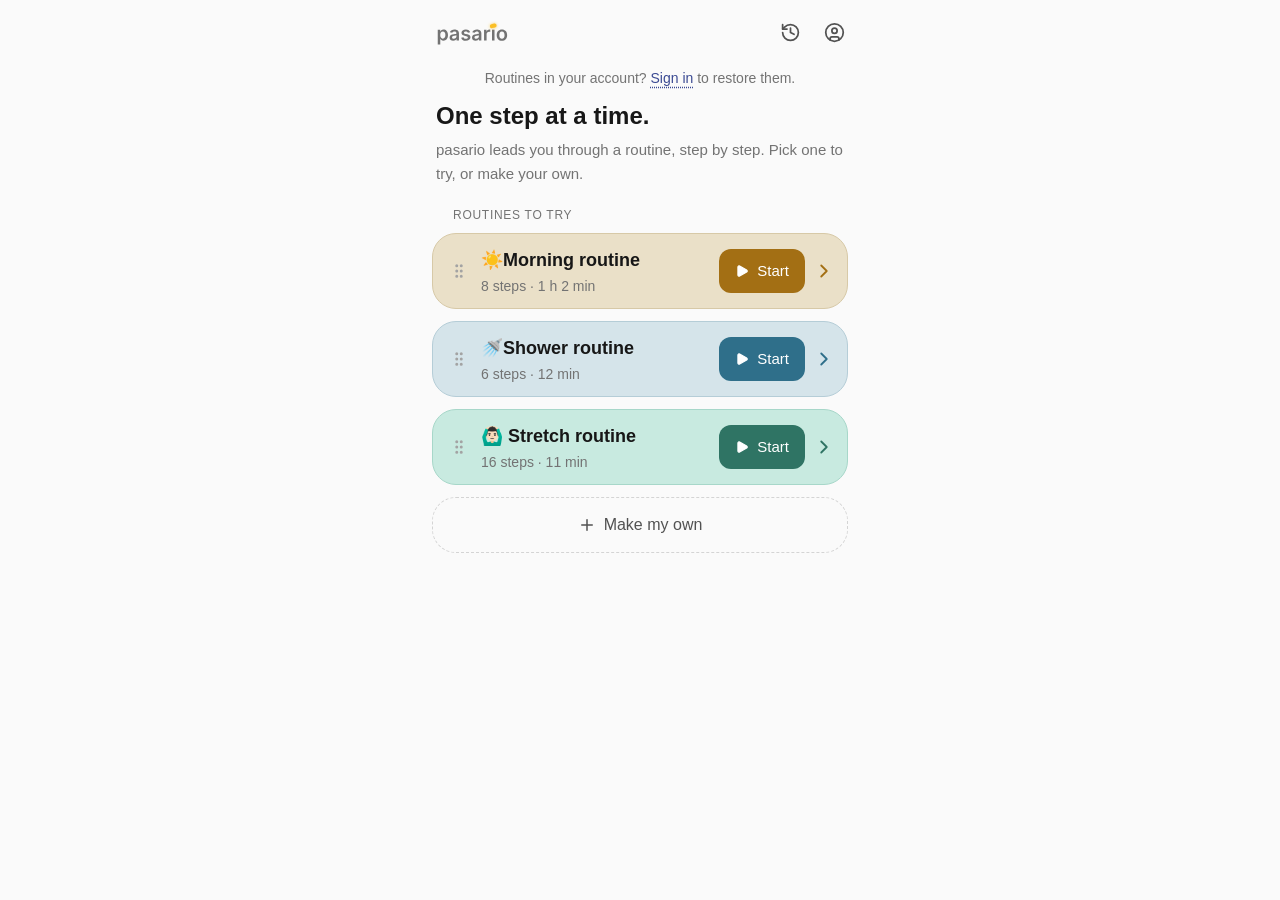
==== focus-preview/index.html @ 38550db0 "pasario preview: Length sum counts whole-minute parts in minutes (10adc2a) Co-Authored-By: Claude Fa" ====
<!doctype html>
<html lang="en">
  <head>
    <meta charset="UTF-8" />
    <meta name="viewport" content="width=device-width, initial-scale=1, viewport-fit=cover" />
    <meta name="robots" content="noindex, nofollow" />
    <meta name="description" content="Get through your routines, one calm step at a time." />
    <meta property="og:title" content="pasario" />
    <meta property="og:description" content="Get through your routines, one calm step at a time." />
    <meta property="og:image" content="https://caboho.co/focus-preview/og-image.png" />
    <meta property="og:image:width" content="512" />
    <meta property="og:image:height" content="512" />
    <meta property="og:url" content="https://caboho.co/focus-preview/" />
    <meta name="theme-color" content="#fafafa" media="(prefers-color-scheme: light)" />
    <meta name="theme-color" content="#0a0a0a" media="(prefers-color-scheme: dark)" />
    <meta name="apple-mobile-web-app-capable" content="yes" />
    <meta name="mobile-web-app-capable" content="yes" />
    <meta name="apple-mobile-web-app-status-bar-style" content="default" />
    <meta name="apple-mobile-web-app-title" content="pasario" />
    <link rel="manifest" href="/focus-preview/manifest.webmanifest" />
    <link rel="icon" href="/focus-preview/icon.svg" type="image/svg+xml" media="(prefers-color-scheme: light)" data-app-icon="light" />
    <link rel="icon" href="/focus-preview/icon-night.svg" type="image/svg+xml" media="(prefers-color-scheme: dark)" data-app-icon="dark" />
    <link rel="apple-touch-icon" href="/focus-preview/apple-touch-icon.png" data-app-icon="touch" />
    <title>pasario</title>
    <script type="module" crossorigin src="/focus-preview/assets/index-CcQViluY.js"></script>
    <link rel="stylesheet" crossorigin href="/focus-preview/assets/index-DPeKgvOd.css">
  </head>
  <body>
    <div id="root"></div>
  </body>
</html>
---- focus-preview/assets/index-DPeKgvOd.css ----
*,:before,:after{--tw-border-spacing-x: 0;--tw-border-spacing-y: 0;--tw-translate-x: 0;--tw-translate-y: 0;--tw-rotate: 0;--tw-skew-x: 0;--tw-skew-y: 0;--tw-scale-x: 1;--tw-scale-y: 1;--tw-pan-x: ;--tw-pan-y: ;--tw-pinch-zoom: ;--tw-scroll-snap-strictness: proximity;--tw-gradient-from-position: ;--tw-gradient-via-position: ;--tw-gradient-to-position: ;--tw-ordinal: ;--tw-slashed-zero: ;--tw-numeric-figure: ;--tw-numeric-spacing: ;--tw-numeric-fraction: ;--tw-ring-inset: ;--tw-ring-offset-width: 0px;--tw-ring-offset-color: #fff;--tw-ring-color: rgb(94 114 196 / .5);--tw-ring-offset-shadow: 0 0 #0000;--tw-ring-shadow: 0 0 #0000;--tw-shadow: 0 0 #0000;--tw-shadow-colored: 0 0 #0000;--tw-blur: ;--tw-brightness: ;--tw-contrast: ;--tw-grayscale: ;--tw-hue-rotate: ;--tw-invert: ;--tw-saturate: ;--tw-sepia: ;--tw-drop-shadow: ;--tw-backdrop-blur: ;--tw-backdrop-brightness: ;--tw-backdrop-contrast: ;--tw-backdrop-grayscale: ;--tw-backdrop-hue-rotate: ;--tw-backdrop-invert: ;--tw-backdrop-opacity: ;--tw-backdrop-saturate: ;--tw-backdrop-sepia: ;--tw-contain-size: ;--tw-contain-layout: ;--tw-contain-paint: ;--tw-contain-style: }::backdrop{--tw-border-spacing-x: 0;--tw-border-spacing-y: 0;--tw-translate-x: 0;--tw-translate-y: 0;--tw-rotate: 0;--tw-skew-x: 0;--tw-skew-y: 0;--tw-scale-x: 1;--tw-scale-y: 1;--tw-pan-x: ;--tw-pan-y: ;--tw-pinch-zoom: ;--tw-scroll-snap-strictness: proximity;--tw-gradient-from-position: ;--tw-gradient-via-position: ;--tw-gradient-to-position: ;--tw-ordinal: ;--tw-slashed-zero: ;--tw-numeric-figure: ;--tw-numeric-spacing: ;--tw-numeric-fraction: ;--tw-ring-inset: ;--tw-ring-offset-width: 0px;--tw-ring-offset-color: #fff;--tw-ring-color: rgb(94 114 196 / .5);--tw-ring-offset-shadow: 0 0 #0000;--tw-ring-shadow: 0 0 #0000;--tw-shadow: 0 0 #0000;--tw-shadow-colored: 0 0 #0000;--tw-blur: ;--tw-brightness: ;--tw-contrast: ;--tw-grayscale: ;--tw-hue-rotate: ;--tw-invert: ;--tw-saturate: ;--tw-sepia: ;--tw-drop-shadow: ;--tw-backdrop-blur: ;--tw-backdrop-brightness: ;--tw-backdrop-contrast: ;--tw-backdrop-grayscale: ;--tw-backdrop-hue-rotate: ;--tw-backdrop-invert: ;--tw-backdrop-opacity: ;--tw-backdrop-saturate: ;--tw-backdrop-sepia: ;--tw-contain-size: ;--tw-contain-layout: ;--tw-contain-paint: ;--tw-contain-style: }*,:before,:after{box-sizing:border-box;border-width:0;border-style:solid;border-color:#e5e7eb}:before,:after{--tw-content: ""}html,:host{line-height:1.5;-webkit-text-size-adjust:100%;-moz-tab-size:4;-o-tab-size:4;tab-size:4;font-family:-apple-system,BlinkMacSystemFont,Segoe UI,Roboto,sans-serif;font-feature-settings:normal;font-variation-settings:normal;-webkit-tap-highlight-color:transparent}body{margin:0;line-height:inherit}hr{height:0;color:inherit;border-top-width:1px}abbr:where([title]){-webkit-text-decoration:underline dotted;text-decoration:underline dotted}h1,h2,h3,h4,h5,h6{font-size:inherit;font-weight:inherit}a{color:inherit;text-decoration:inherit}b,strong{font-weight:bolder}code,kbd,samp,pre{font-family:ui-monospace,SFMono-Regular,Menlo,Monaco,Consolas,Liberation Mono,Courier New,monospace;font-feature-settings:normal;font-variation-settings:normal;font-size:1em}small{font-size:80%}sub,sup{font-size:75%;line-height:0;position:relative;vertical-align:baseline}sub{bottom:-.25em}sup{top:-.5em}table{text-indent:0;border-color:inherit;border-collapse:collapse}button,input,optgroup,select,textarea{font-family:inherit;font-feature-settings:inherit;font-variation-settings:inherit;font-size:100%;font-weight:inherit;line-height:inherit;letter-spacing:inherit;color:inherit;margin:0;padding:0}button,select{text-transform:none}button,input:where([type=button]),input:where([type=reset]),input:where([type=submit]){-webkit-appearance:button;background-color:transparent;background-image:none}:-moz-focusring{outline:auto}:-moz-ui-invalid{box-shadow:none}progress{vertical-align:baseline}::-webkit-inner-spin-button,::-webkit-outer-spin-button{height:auto}[type=search]{-webkit-appearance:textfield;outline-offset:-2px}::-webkit-search-decoration{-webkit-appearance:none}::-webkit-file-upload-button{-webkit-appearance:button;font:inherit}summary{display:list-item}blockquote,dl,dd,h1,h2,h3,h4,h5,h6,hr,figure,p,pre{margin:0}fieldset{margin:0;padding:0}legend{padding:0}ol,ul,menu{list-style:none;margin:0;padding:0}dialog{padding:0}textarea{resize:vertical}input::-moz-placeholder,textarea::-moz-placeholder{opacity:1;color:#9ca3af}input::placeholder,textarea::placeholder{opacity:1;color:#9ca3af}button,[role=button]{cursor:pointer}:disabled{cursor:default}img,svg,video,canvas,audio,iframe,embed,object{display:block;vertical-align:middle}img,video{max-width:100%;height:auto}[hidden]:where(:not([hidden=until-found])){display:none}.pointer-events-none{pointer-events:none}.pointer-events-auto{pointer-events:auto}.visible{visibility:visible}.collapse{visibility:collapse}.static{position:static}.fixed{position:fixed}.absolute{position:absolute}.relative{position:relative}.sticky{position:sticky}.inset-0{top:0;right:0;bottom:0;left:0}.inset-x-0{left:0;right:0}.inset-x-2{left:.5rem;right:.5rem}.inset-x-6{left:1.5rem;right:1.5rem}.inset-y-0{top:0;bottom:0}.-bottom-\[3px\]{bottom:-3px}.-bottom-px{bottom:-1px}.-right-1{right:-.25rem}.-top-5{top:-1.25rem}.bottom-0{bottom:0}.bottom-4{bottom:1rem}.bottom-\[7px\]{bottom:7px}.bottom-full{bottom:100%}.left-0{left:0}.left-2{left:.5rem}.left-3{left:.75rem}.left-\[15px\]{left:15px}.right-0{right:0}.right-2{right:.5rem}.right-2\.5{right:.625rem}.right-5{right:1.25rem}.right-8{right:2rem}.right-\[9px\]{right:9px}.top-0{top:0}.top-1\/2{top:50%}.top-12{top:3rem}.top-2\.5{top:.625rem}.top-4{top:1rem}.top-\[18px\]{top:18px}.top-\[5px\]{top:5px}.top-\[calc\(12vh\+env\(safe-area-inset-top\)\)\]{top:calc(12vh + env(safe-area-inset-top))}.top-full{top:100%}.top-px{top:1px}.z-10{z-index:10}.z-20{z-index:20}.z-30{z-index:30}.z-40{z-index:40}.z-50{z-index:50}.z-\[1\]{z-index:1}.z-\[25\]{z-index:25}.z-\[2\]{z-index:2}.z-\[36\]{z-index:36}.z-\[60\]{z-index:60}.float-right{float:right}.float-left{float:left}.m-0{margin:0}.-mx-4{margin-left:-1rem;margin-right:-1rem}.-mx-5{margin-left:-1.25rem;margin-right:-1.25rem}.-my-2{margin-top:-.5rem;margin-bottom:-.5rem}.mx-1{margin-left:.25rem;margin-right:.25rem}.mx-auto{margin-left:auto;margin-right:auto}.my-3{margin-top:.75rem;margin-bottom:.75rem}.-ml-1{margin-left:-.25rem}.-ml-2{margin-left:-.5rem}.-ml-3{margin-left:-.75rem}.-ml-4{margin-left:-1rem}.-mr-1{margin-right:-.25rem}.-mr-2{margin-right:-.5rem}.-mr-3{margin-right:-.75rem}.-mr-\[10px\]{margin-right:-10px}.-mt-0\.5{margin-top:-.125rem}.-mt-1{margin-top:-.25rem}.-mt-2{margin-top:-.5rem}.-mt-5{margin-top:-1.25rem}.mb-1{margin-bottom:.25rem}.mb-2{margin-bottom:.5rem}.mb-2\.5{margin-bottom:.625rem}.mb-3{margin-bottom:.75rem}.mb-4{margin-bottom:1rem}.mb-5{margin-bottom:1.25rem}.ml-1{margin-left:.25rem}.ml-1\.5{margin-left:.375rem}.ml-2{margin-left:.5rem}.ml-4{margin-left:1rem}.ml-6{margin-left:1.5rem}.ml-9{margin-left:2.25rem}.ml-\[30px\]{margin-left:30px}.mr-1\.5{margin-right:.375rem}.mr-2{margin-right:.5rem}.mr-3{margin-right:.75rem}.mt-0\.5{margin-top:.125rem}.mt-1{margin-top:.25rem}.mt-1\.5{margin-top:.375rem}.mt-2{margin-top:.5rem}.mt-3{margin-top:.75rem}.mt-4{margin-top:1rem}.mt-5{margin-top:1.25rem}.mt-6{margin-top:1.5rem}.mt-7{margin-top:1.75rem}.mt-\[3px\]{margin-top:3px}.mt-auto{margin-top:auto}.line-clamp-2{overflow:hidden;display:-webkit-box;-webkit-box-orient:vertical;-webkit-line-clamp:2}.block{display:block}.inline-block{display:inline-block}.inline{display:inline}.flex{display:flex}.inline-flex{display:inline-flex}.grid{display:grid}.contents{display:contents}.hidden{display:none}.aspect-square{aspect-ratio:1 / 1}.h-0\.5{height:.125rem}.h-10{height:2.5rem}.h-11{height:2.75rem}.h-12{height:3rem}.h-14{height:3.5rem}.h-16{height:4rem}.h-2{height:.5rem}.h-24{height:6rem}.h-3{height:.75rem}.h-5{height:1.25rem}.h-6{height:1.5rem}.h-7{height:1.75rem}.h-8{height:2rem}.h-9{height:2.25rem}.h-\[25px\]{height:25px}.h-\[26px\]{height:26px}.h-\[42px\]{height:42px}.h-\[92dvh\]{height:92dvh}.h-full{height:100%}.max-h-60{max-height:15rem}.max-h-\[90dvh\]{max-height:90dvh}.min-h-11{min-height:2.75rem}.min-h-5{min-height:1.25rem}.min-h-9{min-height:2.25rem}.min-h-\[60dvh\]{min-height:60dvh}.min-h-\[68px\]{min-height:68px}.min-h-\[76px\]{min-height:76px}.min-h-dvh{min-height:100dvh}.min-h-full{min-height:100%}.w-0{width:0px}.w-10{width:2.5rem}.w-11{width:2.75rem}.w-12{width:3rem}.w-14{width:3.5rem}.w-16{width:4rem}.w-2{width:.5rem}.w-3{width:.75rem}.w-5{width:1.25rem}.w-6{width:1.5rem}.w-60{width:15rem}.w-7{width:1.75rem}.w-8{width:2rem}.w-9{width:2.25rem}.w-\[2px\]{width:2px}.w-\[3\.75rem\]{width:3.75rem}.w-\[30px\]{width:30px}.w-\[calc\(100\%\+0\.25rem\)\]{width:calc(100% + .25rem)}.w-auto{width:auto}.w-fit{width:-moz-fit-content;width:fit-content}.w-full{width:100%}.w-px{width:1px}.min-w-0{min-width:0px}.min-w-\[200px\]{min-width:200px}.min-w-\[2rem\]{min-width:2rem}.max-w-\[calc\(100\%-2\.5rem\)\]{max-width:calc(100% - 2.5rem)}.max-w-full{max-width:100%}.max-w-md{max-width:28rem}.flex-1{flex:1 1 0%}.shrink{flex-shrink:1}.shrink-0{flex-shrink:0}.grow{flex-grow:1}.-translate-x-1\/2{--tw-translate-x: -50%;transform:translate(var(--tw-translate-x),var(--tw-translate-y)) rotate(var(--tw-rotate)) skew(var(--tw-skew-x)) skewY(var(--tw-skew-y)) scaleX(var(--tw-scale-x)) scaleY(var(--tw-scale-y))}.-translate-y-1\/2{--tw-translate-y: -50%;transform:translate(var(--tw-translate-x),var(--tw-translate-y)) rotate(var(--tw-rotate)) skew(var(--tw-skew-x)) skewY(var(--tw-skew-y)) scaleX(var(--tw-scale-x)) scaleY(var(--tw-scale-y))}.-translate-y-1\/3{--tw-translate-y: -33.333333%;transform:translate(var(--tw-translate-x),var(--tw-translate-y)) rotate(var(--tw-rotate)) skew(var(--tw-skew-x)) skewY(var(--tw-skew-y)) scaleX(var(--tw-scale-x)) scaleY(var(--tw-scale-y))}.translate-x-5{--tw-translate-x: 1.25rem;transform:translate(var(--tw-translate-x),var(--tw-translate-y)) rotate(var(--tw-rotate)) skew(var(--tw-skew-x)) skewY(var(--tw-skew-y)) scaleX(var(--tw-scale-x)) scaleY(var(--tw-scale-y))}.rotate-180{--tw-rotate: 180deg;transform:translate(var(--tw-translate-x),var(--tw-translate-y)) rotate(var(--tw-rotate)) skew(var(--tw-skew-x)) skewY(var(--tw-skew-y)) scaleX(var(--tw-scale-x)) scaleY(var(--tw-scale-y))}.transform{transform:translate(var(--tw-translate-x),var(--tw-translate-y)) rotate(var(--tw-rotate)) skew(var(--tw-skew-x)) skewY(var(--tw-skew-y)) scaleX(var(--tw-scale-x)) scaleY(var(--tw-scale-y))}.cursor-grab{cursor:grab}.cursor-grabbing{cursor:grabbing}.select-none{-webkit-user-select:none;-moz-user-select:none;user-select:none}.resize{resize:both}.grid-cols-2{grid-template-columns:repeat(2,minmax(0,1fr))}.grid-cols-3{grid-template-columns:repeat(3,minmax(0,1fr))}.grid-cols-7{grid-template-columns:repeat(7,minmax(0,1fr))}.grid-cols-8{grid-template-columns:repeat(8,minmax(0,1fr))}.grid-cols-\[2\.75rem_1fr_2\.75rem\]{grid-template-columns:2.75rem 1fr 2.75rem}.flex-col{flex-direction:column}.flex-wrap{flex-wrap:wrap}.\!items-start{align-items:flex-start!important}.items-start{align-items:flex-start}.items-end{align-items:flex-end}.items-center{align-items:center}.items-baseline{align-items:baseline}.justify-end{justify-content:flex-end}.justify-center{justify-content:center}.justify-between{justify-content:space-between}.gap-0\.5{gap:.125rem}.gap-1{gap:.25rem}.gap-1\.5{gap:.375rem}.gap-2{gap:.5rem}.gap-2\.5{gap:.625rem}.gap-3{gap:.75rem}.gap-6{gap:1.5rem}.gap-\[3px\]{gap:3px}.gap-x-2{-moz-column-gap:.5rem;column-gap:.5rem}.gap-y-3{row-gap:.75rem}.space-y-1>:not([hidden])~:not([hidden]){--tw-space-y-reverse: 0;margin-top:calc(.25rem * calc(1 - var(--tw-space-y-reverse)));margin-bottom:calc(.25rem * var(--tw-space-y-reverse))}.space-y-3>:not([hidden])~:not([hidden]){--tw-space-y-reverse: 0;margin-top:calc(.75rem * calc(1 - var(--tw-space-y-reverse)));margin-bottom:calc(.75rem * var(--tw-space-y-reverse))}.space-y-4>:not([hidden])~:not([hidden]){--tw-space-y-reverse: 0;margin-top:calc(1rem * calc(1 - var(--tw-space-y-reverse)));margin-bottom:calc(1rem * var(--tw-space-y-reverse))}.space-y-5>:not([hidden])~:not([hidden]){--tw-space-y-reverse: 0;margin-top:calc(1.25rem * calc(1 - var(--tw-space-y-reverse)));margin-bottom:calc(1.25rem * var(--tw-space-y-reverse))}.divide-y>:not([hidden])~:not([hidden]){--tw-divide-y-reverse: 0;border-top-width:calc(1px * calc(1 - var(--tw-divide-y-reverse)));border-bottom-width:calc(1px * var(--tw-divide-y-reverse))}.divide-neutral-200>:not([hidden])~:not([hidden]){--tw-divide-opacity: 1;border-color:rgb(229 229 229 / var(--tw-divide-opacity, 1))}.overflow-hidden{overflow:hidden}.overflow-visible{overflow:visible}.overflow-y-auto{overflow-y:auto}.truncate{overflow:hidden;text-overflow:ellipsis;white-space:nowrap}.whitespace-nowrap{white-space:nowrap}.whitespace-pre{white-space:pre}.break-words{overflow-wrap:break-word}.break-all{word-break:break-all}.\!rounded-2xl{border-radius:1rem!important}.\!rounded-xl{border-radius:.75rem!important}.rounded{border-radius:.25rem}.rounded-2xl{border-radius:1rem}.rounded-3xl{border-radius:1.5rem}.rounded-\[10px\]{border-radius:10px}.rounded-\[18px\]{border-radius:18px}.rounded-full{border-radius:9999px}.rounded-lg{border-radius:.5rem}.rounded-md{border-radius:.375rem}.rounded-xl{border-radius:.75rem}.rounded-l-full{border-top-left-radius:9999px;border-bottom-left-radius:9999px}.rounded-t-3xl{border-top-left-radius:1.5rem;border-top-right-radius:1.5rem}.border{border-width:1px}.border-2{border-width:2px}.border-\[1\.5px\]{border-width:1.5px}.border-x{border-left-width:1px;border-right-width:1px}.border-b{border-bottom-width:1px}.border-t{border-top-width:1px}.border-t-0{border-top-width:0px}.border-t-2{border-top-width:2px}.border-dashed{border-style:dashed}.border-dotted{border-style:dotted}.border-amber-300{--tw-border-opacity: 1;border-color:rgb(252 211 77 / var(--tw-border-opacity, 1))}.border-black\/20{border-color:#0003}.border-blue-200{--tw-border-opacity: 1;border-color:rgb(192 200 234 / var(--tw-border-opacity, 1))}.border-blue-300{--tw-border-opacity: 1;border-color:rgb(157 169 221 / var(--tw-border-opacity, 1))}.border-blue-400\/70{border-color:#7d8bd0b3}.border-blue-500{--tw-border-opacity: 1;border-color:rgb(94 114 196 / var(--tw-border-opacity, 1))}.border-blue-600{--tw-border-opacity: 1;border-color:rgb(74 92 176 / var(--tw-border-opacity, 1))}.border-neutral-200{--tw-border-opacity: 1;border-color:rgb(229 229 229 / var(--tw-border-opacity, 1))}.border-neutral-300{--tw-border-opacity: 1;border-color:rgb(212 212 212 / var(--tw-border-opacity, 1))}.border-neutral-400{--tw-border-opacity: 1;border-color:rgb(163 163 163 / var(--tw-border-opacity, 1))}.border-neutral-900\/25{border-color:#17171740}.border-red-500{--tw-border-opacity: 1;border-color:rgb(239 68 68 / var(--tw-border-opacity, 1))}.border-red-600{--tw-border-opacity: 1;border-color:rgb(220 38 38 / var(--tw-border-opacity, 1))}.border-transparent{border-color:transparent}.\!bg-red-600{--tw-bg-opacity: 1 !important;background-color:rgb(220 38 38 / var(--tw-bg-opacity, 1))!important}.bg-amber-100{--tw-bg-opacity: 1;background-color:rgb(254 243 199 / var(--tw-bg-opacity, 1))}.bg-amber-500{--tw-bg-opacity: 1;background-color:rgb(245 158 11 / var(--tw-bg-opacity, 1))}.bg-black\/10{background-color:#0000001a}.bg-black\/40{background-color:#0006}.bg-black\/80{background-color:#000c}.bg-blue-50{--tw-bg-opacity: 1;background-color:rgb(239 241 250 / var(--tw-bg-opacity, 1))}.bg-blue-50\/60{background-color:#eff1fa99}.bg-blue-600{--tw-bg-opacity: 1;background-color:rgb(74 92 176 / var(--tw-bg-opacity, 1))}.bg-emerald-500{--tw-bg-opacity: 1;background-color:rgb(16 185 129 / var(--tw-bg-opacity, 1))}.bg-green-100{--tw-bg-opacity: 1;background-color:rgb(220 252 231 / var(--tw-bg-opacity, 1))}.bg-neutral-100{--tw-bg-opacity: 1;background-color:rgb(245 245 245 / var(--tw-bg-opacity, 1))}.bg-neutral-200{--tw-bg-opacity: 1;background-color:rgb(229 229 229 / var(--tw-bg-opacity, 1))}.bg-neutral-300{--tw-bg-opacity: 1;background-color:rgb(212 212 212 / var(--tw-bg-opacity, 1))}.bg-neutral-400{--tw-bg-opacity: 1;background-color:rgb(163 163 163 / var(--tw-bg-opacity, 1))}.bg-neutral-50{--tw-bg-opacity: 1;background-color:rgb(250 250 250 / var(--tw-bg-opacity, 1))}.bg-neutral-50\/55{background-color:#fafafa8c}.bg-red-500{--tw-bg-opacity: 1;background-color:rgb(239 68 68 / var(--tw-bg-opacity, 1))}.bg-red-600{--tw-bg-opacity: 1;background-color:rgb(220 38 38 / var(--tw-bg-opacity, 1))}.bg-transparent{background-color:transparent}.bg-white{--tw-bg-opacity: 1;background-color:rgb(255 255 255 / var(--tw-bg-opacity, 1))}.bg-gradient-to-b{background-image:linear-gradient(to bottom,var(--tw-gradient-stops))}.from-neutral-50{--tw-gradient-from: #fafafa var(--tw-gradient-from-position);--tw-gradient-to: rgb(250 250 250 / 0) var(--tw-gradient-to-position);--tw-gradient-stops: var(--tw-gradient-from), var(--tw-gradient-to)}.from-40\%{--tw-gradient-from-position: 40%}.to-transparent{--tw-gradient-to: transparent var(--tw-gradient-to-position)}.fill-amber-400{fill:#fbbf24}.fill-amber-400\/80{fill:#fbbf24cc}.fill-current{fill:currentColor}.\!p-0{padding:0!important}.p-0\.5{padding:.125rem}.p-2{padding:.5rem}.p-5{padding:1.25rem}.px-0{padding-left:0;padding-right:0}.px-1{padding-left:.25rem;padding-right:.25rem}.px-1\.5{padding-left:.375rem;padding-right:.375rem}.px-2{padding-left:.5rem;padding-right:.5rem}.px-3{padding-left:.75rem;padding-right:.75rem}.px-3\.5{padding-left:.875rem;padding-right:.875rem}.px-4{padding-left:1rem;padding-right:1rem}.px-5{padding-left:1.25rem;padding-right:1.25rem}.px-6{padding-left:1.5rem;padding-right:1.5rem}.px-\[11px\]{padding-left:11px;padding-right:11px}.px-\[18px\]{padding-left:18px;padding-right:18px}.px-\[9px\]{padding-left:9px;padding-right:9px}.py-0\.5{padding-top:.125rem;padding-bottom:.125rem}.py-1{padding-top:.25rem;padding-bottom:.25rem}.py-1\.5{padding-top:.375rem;padding-bottom:.375rem}.py-10{padding-top:2.5rem;padding-bottom:2.5rem}.py-2{padding-top:.5rem;padding-bottom:.5rem}.py-2\.5{padding-top:.625rem;padding-bottom:.625rem}.py-3{padding-top:.75rem;padding-bottom:.75rem}.py-4{padding-top:1rem;padding-bottom:1rem}.py-\[5px\]{padding-top:5px;padding-bottom:5px}.pb-1{padding-bottom:.25rem}.pb-12{padding-bottom:3rem}.pb-2{padding-bottom:.5rem}.pb-3{padding-bottom:.75rem}.pb-4{padding-bottom:1rem}.pb-\[14px\]{padding-bottom:14px}.pb-\[calc\(1\.25rem\+env\(safe-area-inset-bottom\)\)\]{padding-bottom:calc(1.25rem + env(safe-area-inset-bottom))}.pb-\[calc\(1\.5rem\+env\(safe-area-inset-bottom\)\)\]{padding-bottom:calc(1.5rem + env(safe-area-inset-bottom))}.pb-\[calc\(1rem\+env\(safe-area-inset-bottom\)\)\]{padding-bottom:calc(1rem + env(safe-area-inset-bottom))}.pb-\[calc\(2rem\+env\(safe-area-inset-bottom\)\)\]{padding-bottom:calc(2rem + env(safe-area-inset-bottom))}.pl-1{padding-left:.25rem}.pl-10{padding-left:2.5rem}.pl-2{padding-left:.5rem}.pl-3{padding-left:.75rem}.pl-4{padding-left:1rem}.pl-5{padding-left:1.25rem}.pl-\[18px\]{padding-left:18px}.pl-\[21px\]{padding-left:21px}.pr-0\.5{padding-right:.125rem}.pr-1{padding-right:.25rem}.pr-1\.5{padding-right:.375rem}.pr-14{padding-right:3.5rem}.pr-2{padding-right:.5rem}.pr-3{padding-right:.75rem}.pr-\[10px\]{padding-right:10px}.pt-1{padding-top:.25rem}.pt-2{padding-top:.5rem}.pt-2\.5{padding-top:.625rem}.pt-4{padding-top:1rem}.pt-5{padding-top:1.25rem}.pt-8{padding-top:2rem}.pt-\[13px\]{padding-top:13px}.pt-\[calc\(0\.5rem\+var\(--safe-top\,env\(safe-area-inset-top\,0px\)\)\)\]{padding-top:calc(.5rem + var(--safe-top,env(safe-area-inset-top,0px)))}.pt-\[calc\(1\.5rem\+env\(safe-area-inset-top\)\)\]{padding-top:calc(1.5rem + env(safe-area-inset-top))}.text-left{text-align:left}.text-center{text-align:center}.text-right{text-align:right}.align-middle{vertical-align:middle}.font-mono{font-family:ui-monospace,SFMono-Regular,Menlo,Monaco,Consolas,Liberation Mono,Courier New,monospace}.\!text-sm{font-size:.875rem!important;line-height:1.25rem!important}.text-2xl{font-size:1.5rem;line-height:2rem}.text-\[10px\]{font-size:10px}.text-\[12px\]{font-size:12px}.text-\[13px\]{font-size:13px}.text-\[15px\]{font-size:15px}.text-\[22px\]{font-size:22px}.text-\[28px\]{font-size:28px}.text-base{font-size:1rem;line-height:1.5rem}.text-lg{font-size:1.125rem;line-height:1.75rem}.text-sm{font-size:.875rem;line-height:1.25rem}.text-xl{font-size:1.25rem;line-height:1.75rem}.text-xs{font-size:.75rem;line-height:1rem}.font-medium{font-weight:500}.font-normal{font-weight:400}.font-semibold{font-weight:600}.uppercase{text-transform:uppercase}.italic{font-style:italic}.ordinal{--tw-ordinal: ordinal;font-variant-numeric:var(--tw-ordinal) var(--tw-slashed-zero) var(--tw-numeric-figure) var(--tw-numeric-spacing) var(--tw-numeric-fraction)}.tabular-nums{--tw-numeric-spacing: tabular-nums;font-variant-numeric:var(--tw-ordinal) var(--tw-slashed-zero) var(--tw-numeric-figure) var(--tw-numeric-spacing) var(--tw-numeric-fraction)}.leading-4{line-height:1rem}.leading-5{line-height:1.25rem}.leading-7{line-height:1.75rem}.leading-\[13px\]{line-height:13px}.leading-\[14px\]{line-height:14px}.leading-relaxed{line-height:1.625}.leading-tight{line-height:1.25}.tracking-\[0\.06em\]{letter-spacing:.06em}.text-amber-500{--tw-text-opacity: 1;color:rgb(245 158 11 / var(--tw-text-opacity, 1))}.text-amber-600{--tw-text-opacity: 1;color:rgb(217 119 6 / var(--tw-text-opacity, 1))}.text-amber-700{--tw-text-opacity: 1;color:rgb(180 83 9 / var(--tw-text-opacity, 1))}.text-amber-900{--tw-text-opacity: 1;color:rgb(120 53 15 / var(--tw-text-opacity, 1))}.text-black\/20{color:#0003}.text-blue-500{--tw-text-opacity: 1;color:rgb(94 114 196 / var(--tw-text-opacity, 1))}.text-blue-600{--tw-text-opacity: 1;color:rgb(74 92 176 / var(--tw-text-opacity, 1))}.text-blue-700{--tw-text-opacity: 1;color:rgb(59 74 147 / var(--tw-text-opacity, 1))}.text-blue-900{--tw-text-opacity: 1;color:rgb(38 52 110 / var(--tw-text-opacity, 1))}.text-blue-900\/80{color:#26346ecc}.text-blue-950{--tw-text-opacity: 1;color:rgb(21 29 68 / var(--tw-text-opacity, 1))}.text-green-600{--tw-text-opacity: 1;color:rgb(22 163 74 / var(--tw-text-opacity, 1))}.text-green-700{--tw-text-opacity: 1;color:rgb(21 128 61 / var(--tw-text-opacity, 1))}.text-green-800{--tw-text-opacity: 1;color:rgb(22 101 52 / var(--tw-text-opacity, 1))}.text-lime-300{--tw-text-opacity: 1;color:rgb(190 242 100 / var(--tw-text-opacity, 1))}.text-neutral-300{--tw-text-opacity: 1;color:rgb(212 212 212 / var(--tw-text-opacity, 1))}.text-neutral-400{--tw-text-opacity: 1;color:rgb(163 163 163 / var(--tw-text-opacity, 1))}.text-neutral-500{--tw-text-opacity: 1;color:rgb(115 115 115 / var(--tw-text-opacity, 1))}.text-neutral-600{--tw-text-opacity: 1;color:rgb(82 82 82 / var(--tw-text-opacity, 1))}.text-neutral-700{--tw-text-opacity: 1;color:rgb(64 64 64 / var(--tw-text-opacity, 1))}.text-neutral-800{--tw-text-opacity: 1;color:rgb(38 38 38 / var(--tw-text-opacity, 1))}.text-neutral-900{--tw-text-opacity: 1;color:rgb(23 23 23 / var(--tw-text-opacity, 1))}.text-red-600{--tw-text-opacity: 1;color:rgb(220 38 38 / var(--tw-text-opacity, 1))}.text-white{--tw-text-opacity: 1;color:rgb(255 255 255 / var(--tw-text-opacity, 1))}.underline{text-decoration-line:underline}.line-through{text-decoration-line:line-through}.decoration-neutral-400{text-decoration-color:#a3a3a3}.decoration-dotted{text-decoration-style:dotted}.underline-offset-2{text-underline-offset:2px}.underline-offset-4{text-underline-offset:4px}.opacity-0{opacity:0}.opacity-100{opacity:1}.opacity-40{opacity:.4}.opacity-50{opacity:.5}.opacity-60{opacity:.6}.opacity-70{opacity:.7}.opacity-75{opacity:.75}.shadow{--tw-shadow: 0 1px 3px 0 rgb(0 0 0 / .1), 0 1px 2px -1px rgb(0 0 0 / .1);--tw-shadow-colored: 0 1px 3px 0 var(--tw-shadow-color), 0 1px 2px -1px var(--tw-shadow-color);box-shadow:var(--tw-ring-offset-shadow, 0 0 #0000),var(--tw-ring-shadow, 0 0 #0000),var(--tw-shadow)}.shadow-2xl{--tw-shadow: 0 25px 50px -12px rgb(0 0 0 / .25);--tw-shadow-colored: 0 25px 50px -12px var(--tw-shadow-color);box-shadow:var(--tw-ring-offset-shadow, 0 0 #0000),var(--tw-ring-shadow, 0 0 #0000),var(--tw-shadow)}.shadow-lg{--tw-shadow: 0 10px 15px -3px rgb(0 0 0 / .1), 0 4px 6px -4px rgb(0 0 0 / .1);--tw-shadow-colored: 0 10px 15px -3px var(--tw-shadow-color), 0 4px 6px -4px var(--tw-shadow-color);box-shadow:var(--tw-ring-offset-shadow, 0 0 #0000),var(--tw-ring-shadow, 0 0 #0000),var(--tw-shadow)}.shadow-sm{--tw-shadow: 0 1px 2px 0 rgb(0 0 0 / .05);--tw-shadow-colored: 0 1px 2px 0 var(--tw-shadow-color);box-shadow:var(--tw-ring-offset-shadow, 0 0 #0000),var(--tw-ring-shadow, 0 0 #0000),var(--tw-shadow)}.shadow-xl{--tw-shadow: 0 20px 25px -5px rgb(0 0 0 / .1), 0 8px 10px -6px rgb(0 0 0 / .1);--tw-shadow-colored: 0 20px 25px -5px var(--tw-shadow-color), 0 8px 10px -6px var(--tw-shadow-color);box-shadow:var(--tw-ring-offset-shadow, 0 0 #0000),var(--tw-ring-shadow, 0 0 #0000),var(--tw-shadow)}.shadow-black\/10{--tw-shadow-color: rgb(0 0 0 / .1);--tw-shadow: var(--tw-shadow-colored)}.shadow-black\/15{--tw-shadow-color: rgb(0 0 0 / .15);--tw-shadow: var(--tw-shadow-colored)}.shadow-black\/20{--tw-shadow-color: rgb(0 0 0 / .2);--tw-shadow: var(--tw-shadow-colored)}.outline-none{outline:2px solid transparent;outline-offset:2px}.outline{outline-style:solid}.ring{--tw-ring-offset-shadow: var(--tw-ring-inset) 0 0 0 var(--tw-ring-offset-width) var(--tw-ring-offset-color);--tw-ring-shadow: var(--tw-ring-inset) 0 0 0 calc(3px + var(--tw-ring-offset-width)) var(--tw-ring-color);box-shadow:var(--tw-ring-offset-shadow),var(--tw-ring-shadow),var(--tw-shadow, 0 0 #0000)}.ring-2{--tw-ring-offset-shadow: var(--tw-ring-inset) 0 0 0 var(--tw-ring-offset-width) var(--tw-ring-offset-color);--tw-ring-shadow: var(--tw-ring-inset) 0 0 0 calc(2px + var(--tw-ring-offset-width)) var(--tw-ring-color);box-shadow:var(--tw-ring-offset-shadow),var(--tw-ring-shadow),var(--tw-shadow, 0 0 #0000)}.ring-neutral-50{--tw-ring-opacity: 1;--tw-ring-color: rgb(250 250 250 / var(--tw-ring-opacity, 1))}.ring-offset-2{--tw-ring-offset-width: 2px}.ring-offset-white{--tw-ring-offset-color: #fff}.blur{--tw-blur: blur(8px);filter:var(--tw-blur) var(--tw-brightness) var(--tw-contrast) var(--tw-grayscale) var(--tw-hue-rotate) var(--tw-invert) var(--tw-saturate) var(--tw-sepia) var(--tw-drop-shadow)}.filter{filter:var(--tw-blur) var(--tw-brightness) var(--tw-contrast) var(--tw-grayscale) var(--tw-hue-rotate) var(--tw-invert) var(--tw-saturate) var(--tw-sepia) var(--tw-drop-shadow)}.backdrop-blur-md{--tw-backdrop-blur: blur(12px);-webkit-backdrop-filter:var(--tw-backdrop-blur) var(--tw-backdrop-brightness) var(--tw-backdrop-contrast) var(--tw-backdrop-grayscale) var(--tw-backdrop-hue-rotate) var(--tw-backdrop-invert) var(--tw-backdrop-opacity) var(--tw-backdrop-saturate) var(--tw-backdrop-sepia);backdrop-filter:var(--tw-backdrop-blur) var(--tw-backdrop-brightness) var(--tw-backdrop-contrast) var(--tw-backdrop-grayscale) var(--tw-backdrop-hue-rotate) var(--tw-backdrop-invert) var(--tw-backdrop-opacity) var(--tw-backdrop-saturate) var(--tw-backdrop-sepia)}.transition{transition-property:color,background-color,border-color,text-decoration-color,fill,stroke,opacity,box-shadow,transform,filter,backdrop-filter;transition-timing-function:cubic-bezier(.4,0,.2,1);transition-duration:.15s}.transition-colors{transition-property:color,background-color,border-color,text-decoration-color,fill,stroke;transition-timing-function:cubic-bezier(.4,0,.2,1);transition-duration:.15s}.transition-opacity{transition-property:opacity;transition-timing-function:cubic-bezier(.4,0,.2,1);transition-duration:.15s}.transition-shadow{transition-property:box-shadow;transition-timing-function:cubic-bezier(.4,0,.2,1);transition-duration:.15s}.transition-transform{transition-property:transform;transition-timing-function:cubic-bezier(.4,0,.2,1);transition-duration:.15s}.duration-200{transition-duration:.2s}.duration-300{transition-duration:.3s}.ease-in{transition-timing-function:cubic-bezier(.4,0,1,1)}.ease-in-out{transition-timing-function:cubic-bezier(.4,0,.2,1)}.ease-out{transition-timing-function:cubic-bezier(0,0,.2,1)}.\[overflow-wrap\:anywhere\]{overflow-wrap:anywhere}.\[stop-color\:\#fbbf24\]{stop-color:#fbbf24}:root{color-scheme:light dark;-webkit-tap-highlight-color:transparent}body{--tw-bg-opacity: 1;background-color:rgb(250 250 250 / var(--tw-bg-opacity, 1));font-family:-apple-system,BlinkMacSystemFont,Segoe UI,Roboto,sans-serif;--tw-text-opacity: 1;color:rgb(23 23 23 / var(--tw-text-opacity, 1));-webkit-font-smoothing:antialiased;-moz-osx-font-smoothing:grayscale}@media (prefers-color-scheme: dark){body{--tw-bg-opacity: 1;background-color:rgb(10 10 10 / var(--tw-bg-opacity, 1));--tw-text-opacity: 1;color:rgb(245 245 245 / var(--tw-text-opacity, 1))}}body{overscroll-behavior-y:none}button{touch-action:manipulation}.step-title-cut{display:-webkit-box;-webkit-box-orient:vertical;-webkit-line-clamp:5;overflow:hidden}.amb svg *{transform-box:view-box}.amb-breathe{transform-origin:center;animation:amb-breathe 8s ease-in-out infinite}@keyframes amb-breathe{0%,to{transform:scale(.96);opacity:.55}50%{transform:scale(1.04);opacity:1}}.amb-halo{opacity:.05}.amb-wind path{opacity:0;animation:amb-drift 9s ease-in-out infinite}.amb-wind path:nth-child(2){animation-delay:3s}.amb-wind path:nth-child(3){animation-delay:6s}@keyframes amb-drift{0%{transform:translate(-30px);opacity:0}35%{opacity:.16}70%{opacity:.12}to{transform:translate(40px);opacity:0}}.amb-water line{opacity:0;animation:amb-fall 7s linear infinite}.amb-water line:nth-child(2){animation-delay:2.3s}.amb-water line:nth-child(3){animation-delay:4.6s}.amb-water line:nth-child(4){animation-delay:1.2s}.amb-water line:nth-child(5){animation-delay:3.5s}@keyframes amb-fall{0%{transform:translateY(-40px);opacity:0}20%{opacity:.14}85%{opacity:.1}to{transform:translateY(200px);opacity:0}}.amb-water ellipse{opacity:0;transform-origin:130px 235px;animation:amb-ripple 7s ease-out infinite}.amb-water ellipse:last-child{animation-delay:3.5s}@keyframes amb-ripple{0%{transform:scale(.3);opacity:0}30%{opacity:.14}to{transform:scale(1.6);opacity:0}}.amb-leaf{transform-origin:130px 230px;animation:amb-sway 9s ease-in-out infinite}.amb-leaf path{opacity:.08}.amb-leaf line{opacity:.14}@keyframes amb-sway{0%,to{transform:rotate(-3deg)}50%{transform:rotate(3deg)}}.amb-steam path{opacity:0;animation:amb-rise 8s ease-in-out infinite}.amb-steam path:nth-child(2){animation-delay:2.7s}.amb-steam path:nth-child(3){animation-delay:5.3s}@keyframes amb-rise{0%{transform:translateY(20px);opacity:0}40%{opacity:.14}to{transform:translateY(-40px);opacity:0}}.amb-glow{opacity:.04;transform-origin:center;animation:amb-glow 10s ease-in-out infinite}@keyframes amb-glow{0%,to{opacity:.03;transform:scale(.9)}50%{opacity:.1;transform:scale(1.15)}}.amb-rings circle{opacity:0;transform-origin:center;animation:amb-ring 9s ease-out infinite}.amb-rings circle:nth-child(2){animation-delay:3s}.amb-rings circle:nth-child(3){animation-delay:6s}@keyframes amb-ring{0%{transform:scale(.6);opacity:0}25%{opacity:.14}to{transform:scale(2.2);opacity:0}}.amb-paused,.amb-paused *{animation-play-state:paused!important}@media (prefers-reduced-motion: reduce){.amb,.amb *{animation:none!important}}@keyframes mini-in{0%{opacity:0}to{opacity:1}}@keyframes mini-out{0%{opacity:1}to{opacity:0}}.mini-in{animation:mini-in .15s ease-out both}.mini-out{animation:mini-out .12s ease-in both}@media (prefers-reduced-motion: reduce){.mini-in,.mini-out{animation:none}}.done-armed{animation:done-armed 1.4s ease-in-out infinite}@keyframes done-armed{0%,to{opacity:1}50%{opacity:.8}}@media (prefers-reduced-motion: reduce){.done-armed{animation:none}}.bar-sweep{position:absolute;inset:0 auto 0 0;width:45%;min-width:24px;background:linear-gradient(90deg,transparent,rgba(255,255,255,.35),transparent);transform:translate(-100%);animation:bar-sweep 4.5s ease-in-out infinite;pointer-events:none}@keyframes bar-sweep{0%{transform:translate(-100%)}65%,to{transform:translate(230%)}}@media (prefers-reduced-motion: reduce){.bar-sweep{display:none}}.peek-time{transition:opacity .5s ease-out}.peek-fade{opacity:0}.peek-return{animation:peek-return .4s ease-out}@keyframes peek-return{0%{opacity:0}to{opacity:1}}@media (prefers-reduced-motion: reduce){.peek-time{transition:none}.peek-fade{opacity:1}.peek-return{animation:none}}.cs-bg-morning{background:linear-gradient(to bottom,#dce8f7,#f8ebd3)}.cs-bg-midday{background:linear-gradient(to bottom,#cfe6f6,#f3f8fb)}.cs-bg-evening{background:linear-gradient(to bottom,#e8e6f2,#f4eaea)}.cs-bg-night{background:linear-gradient(to bottom,#e4e3f8,#f1f0fb)}.cs-root{background-attachment:fixed;-webkit-tap-highlight-color:transparent}.cs-sky{display:block;width:100%;max-width:300px;margin:0 auto}.cs-still{display:block;width:132px;height:90px}.cs-horizon{stroke:#0000002e}.cs-moon-disc{fill:#afa9ec}.cs-star{fill:#7f77dd}.cs-thread{background:#00000029}.cs-dot{border:1px solid rgb(0 0 0 / .16);background:#ffffffb3;color:#a3a3a3}.cs-step{color:#a3a3a3}.cs-over{background:#faeeda;color:#854f0b}.cs-early{background:#eaf3de;color:#3b6d11}@media (prefers-color-scheme: dark){.cs-bg-morning{background:linear-gradient(to bottom,#13213a,#33291f)}.cs-bg-midday{background:linear-gradient(to bottom,#0f2638,#1e3240)}.cs-bg-evening{background:linear-gradient(to bottom,#1d1b2b,#2c2330)}.cs-bg-night{background:linear-gradient(to bottom,#141331,#231f42)}.cs-horizon{stroke:#ffffff38}.cs-moon-disc,.cs-star{fill:#cecbf6}.cs-thread{background:#ffffff2e}.cs-dot{border-color:#ffffff2e;background:#00000040;color:#737373}.cs-step{color:#737373}.cs-over{background:#633806;color:#fac775}.cs-early{background:#27500a;color:#c0dd97}}.cs-a{transition:opacity var(--cs-fade-out, 1.4s) ease-in-out,transform calc(var(--cs-fade-out, 1.4s) + .2s) ease-in-out}.cs-a-text{opacity:0}.cs-go .cs-a-text{animation:cs-fade var(--cs-text-dur, 1s) ease-out var(--cs-text-start, 1.6s) forwards}.cs-b2 .cs-a{opacity:0;transform:translateY(-12px)}.cs-b{opacity:0;transform:translateY(8px);transition:opacity var(--cs-fade-in, 1.4s) ease-in-out var(--cs-wait, .7s),transform calc(var(--cs-fade-in, 1.4s) + .2s) ease-out var(--cs-wait, .7s)}.cs-b2 .cs-b{opacity:1;transform:none}@keyframes cs-fade{to{opacity:1}}.cs-rise{transform:translateY(58px)}.cs-go .cs-sky .cs-rise{animation:cs-rise var(--cs-sky, 2.6s) cubic-bezier(.2,.7,.3,1) forwards}@keyframes cs-rise{0%{transform:translateY(58px)}to{transform:none}}.cs-sink{transform:translateY(-44px)}.cs-go .cs-sky .cs-sink{animation:cs-sink var(--cs-sky, 3s) cubic-bezier(.4,0,.4,1) forwards}@keyframes cs-sink{0%{transform:translateY(-44px)}to{transform:none}}.cs-warm{fill:#f2c28e}.cs-go .cs-sky .cs-warm{animation:cs-warm var(--cs-sky, 3s) ease-in-out forwards}@keyframes cs-warm{0%{fill:#f2c28e}to{fill:#d98e86}}.cs-rays{transform-origin:120px 62px;opacity:0}.cs-go .cs-sky .cs-rays{animation:cs-rays var(--cs-rays-dur, 4.5s) ease-out var(--cs-rays-start, .3s) forwards}@keyframes cs-rays{0%{opacity:0;transform:rotate(-20deg)}40%{opacity:1}to{opacity:1;transform:rotate(10deg)}}.cs-breath{transform-origin:120px 62px}.cs-go .cs-sky .cs-breath{animation:cs-breath var(--cs-sky, 3s) ease-in-out forwards}@keyframes cs-breath{0%{transform:scale(.85)}50%{transform:scale(1.06)}to{transform:scale(1)}}.cs-moon{transform:translate(40px)}.cs-moon-y{transform:translateY(70px)}.cs-go .cs-sky .cs-moon{animation:cs-moon-x var(--cs-sky, 3.2s) cubic-bezier(.25,.6,.35,1) forwards}.cs-go .cs-sky .cs-moon-y{animation:cs-moon-y var(--cs-sky, 3.2s) cubic-bezier(.15,.75,.25,1) forwards}@keyframes cs-moon-x{0%{transform:translate(40px)}to{transform:none}}@keyframes cs-moon-y{0%{transform:translateY(70px)}to{transform:none}}.cs-star{opacity:0}.cs-go .cs-sky .cs-star{animation:cs-twinkle 1.2s ease-out forwards}@keyframes cs-twinkle{0%{opacity:0}60%{opacity:1}to{opacity:.75}}.cs-halo{transform-box:fill-box;transform-origin:center;opacity:0}.cs-go .cs-sky .cs-halo{animation:cs-halo var(--cs-halo-dur, 2.6s) ease-out var(--cs-halo-start, .4s) forwards}@keyframes cs-halo{0%{transform:scale(.6);opacity:0}35%{opacity:.5}to{transform:scale(2.4);opacity:0}}.cs-still .cs-rise,.cs-still .cs-sink,.cs-still .cs-moon,.cs-still .cs-moon-y{transform:none}.cs-still .cs-rays{opacity:1;transform:rotate(10deg)}.cs-still .cs-star{opacity:.75}.cs-still .cs-warm{fill:#d98e86}.cs-b2 .cs-step.cs-lit{animation:cs-lit var(--cs-step-dur, .5s) ease-out forwards}.cs-b2 .cs-lit .cs-dot{animation:cs-dot var(--cs-step-dur, .5s) ease-out forwards}@keyframes cs-lit{to{color:#171717}}@keyframes cs-dot{to{background:#e6f1fb;color:#185fa5;border-color:#85b7eb}}@media (prefers-color-scheme: dark){@keyframes cs-lit{to{color:#f5f5f5}}@keyframes cs-dot{to{background:#0c447c;color:#b5d4f4;border-color:#378add}}}.cs-late{opacity:0}.cs-b2 .cs-late{animation:cs-fade .8s ease-out forwards}.cs-skip .cs-a,.cs-skip .cs-b{transition:none}.cs-skip *{animation-duration:0s!important;animation-delay:0s!important}@media (prefers-reduced-motion: reduce){.cs-a,.cs-b{transition:none}.cs-root *{animation-duration:0s!important;animation-delay:0s!important}}.breathe-dot{width:44px;height:44px;border-radius:9999px;background:#5e72c447;box-shadow:0 0 0 10px #5e72c414;animation:breathe 5s ease-in-out infinite}@media (prefers-color-scheme: dark){.breathe-dot{background:#7d8bd04d;box-shadow:0 0 0 10px #7d8bd014}}@keyframes breathe{0%,to{transform:scale(.7);opacity:.45}50%{transform:scale(1.05);opacity:1}}@media (prefers-reduced-motion: reduce){.breathe-dot{animation:none;opacity:.7}}.drop-in{animation:drop-in .45s cubic-bezier(.2,.8,.3,1.2)}@keyframes drop-in{0%{transform:translateY(-18px);opacity:0}to{transform:none;opacity:1}}@media (prefers-reduced-motion: reduce){.drop-in{animation:none}}.run-pin{position:sticky;top:0;top:calc(min(0px,var(--tall-view, 100lvh) - 700px)*9999)}@keyframes settle-in{0%{opacity:0;top:8px}to{opacity:1;top:0}}.settle [data-routine-card],.settle [data-routine-card]~*{position:relative}@keyframes settle-fade{0%{opacity:0}to{opacity:1}}.settle{--settle-d: 0s}.settle-recap{--settle-d: .22s}.settle header{animation:settle-fade .5s ease-out var(--settle-d) both}.settle [data-routine-card]{animation:settle-in .6s cubic-bezier(.2,.7,.3,1) calc(var(--settle-d) + .08s) both}.settle [data-routine-card]~*{animation:settle-fade .4s ease-out calc(var(--settle-d) + .2s) both}@keyframes settle-step{0%{opacity:0;top:var(--step-from, 8px)}to{opacity:1;top:0}}@keyframes settle-step-far{0%{opacity:0;top:var(--step-from, 8px)}35%{opacity:1}to{opacity:1;top:0}}:root[data-step-far] .settle [data-routine-card]~* ol>li{animation-name:settle-step-far}@keyframes stone-ring-small{0%{box-shadow:0 0 color-mix(in srgb,currentColor 12%,transparent)}to{box-shadow:0 0 0 5px transparent}}@keyframes stone-ring-medium{0%{box-shadow:0 0 color-mix(in srgb,currentColor 18%,transparent)}to{box-shadow:0 0 0 8px transparent}}@keyframes stone-ring-large{0%{box-shadow:0 0 color-mix(in srgb,currentColor 35%,transparent)}to{box-shadow:0 0 0 12px transparent}}:root[data-step-land] .settle [data-routine-card]~* ol>li [data-step-tile]{--stone-d: calc(var(--settle-d) + .26s + var(--i, 0) * .06s);--ring-d: calc(var(--stone-d) + .27s);animation:var(--stone-a, touch-off) var(--stone-t, .45s) linear var(--stone-d) both,var(--ring-a, none) var(--ring-t, .65s) ease-out var(--ring-d)}:root[data-step-ripple=small]{--ring-a: stone-ring-small}:root[data-step-ripple=medium]{--ring-a: stone-ring-medium}:root[data-step-ripple=large]{--ring-a: stone-ring-large;--ring-t: .5s}:root[data-ripple-travel] .settle [data-routine-card]~* ol>li [data-step-tile]{--ring-d: calc(var(--settle-d) + .53s + var(--i, 0) * .15s)}.settle [data-routine-card]~* ol>li{position:relative;animation:settle-step .6s cubic-bezier(.2,.7,.3,1) calc(var(--settle-d) + .26s + var(--i, 0) * .06s) both}:root[data-step-strip] .settle [data-routine-card]~* ol>li{z-index:1;background-color:#fff;transform-origin:var(--strip-o);animation:var(--strip-a) var(--strip-t) linear calc(var(--settle-d) + .26s + var(--strip-at, 0s)) both}@media (prefers-color-scheme: dark){:root[data-step-strip] .settle [data-routine-card]~* ol>li{background-color:#171717}}:root{--strip-line: rgb(229 229 229)}@media (prefers-color-scheme: dark){:root{--strip-line: rgb(38 38 38)}}:root[data-strip-edge] .settle [data-routine-card]~* ol{overflow:visible}:root[data-strip-edge] .settle [data-routine-card]~* ol>li:first-child{border-radius:1.5rem 1.5rem 0 0;overflow:hidden}:root[data-strip-edge] .settle [data-routine-card]~* ol>li:last-child{border-radius:0 0 1.5rem 1.5rem;overflow:hidden}@keyframes strips-box{0%{border-color:transparent;background-color:transparent}}:root[data-strip-edge=nobox] .settle [data-routine-card]~* ol{animation:strips-box .3s ease-out calc(var(--settle-d) + .26s + var(--strips-end, 0s) + .4s) backwards}.settle [data-routines-home]>*,.settle [data-routines-home] li{position:relative;animation:settle-in .6s cubic-bezier(.2,.7,.3,1) calc(var(--settle-d) + .08s) both}.settle [data-routines-home] li:nth-child(2){animation-delay:calc(var(--settle-d) + .14s)}.settle [data-routines-home] li:nth-child(3){animation-delay:calc(var(--settle-d) + .2s)}.settle [data-routines-home] li:nth-child(n+4){animation-delay:calc(var(--settle-d) + .26s)}.history-breath:before{content:"";position:absolute;left:50%;top:50%;width:15px;height:15px;margin:-7.5px 0 0 -7.5px;border-radius:9999px;pointer-events:none;opacity:0;--hl: rgb(251 191 36);--hl0: rgb(251 191 36 / 0);background:conic-gradient(from 0deg,var(--hl) 0deg,var(--hl0) 150deg,var(--hl0) 360deg);animation:history-turn .7s cubic-bezier(.4,0,.3,1) 1.1s both}.history-breath svg{position:relative}@keyframes history-turn{0%{transform:rotate(0);opacity:0}12%,87.5%{opacity:.5}to{transform:rotate(-360deg);opacity:0}}@keyframes history-still{0%,40%{opacity:.5}to{opacity:0}}@media (prefers-color-scheme: dark){.history-breath:before{--hl: rgb(255 227 168);--hl0: rgb(255 227 168 / 0)}}.cs-leave{pointer-events:none;animation:settle-out .6s ease-in-out both}@keyframes settle-out{0%{opacity:1}to{opacity:0}}.settle-dot{position:fixed;left:50%;z-index:40;width:44px;height:44px;margin-left:-22px;border-radius:9999px;pointer-events:none;top:calc(68px + var(--safe-top, env(safe-area-inset-top, 0px)) + 30dvh - 22px);background:#5e72c447;animation:settle-dot-out .4s ease-out both}@media (prefers-color-scheme: dark){.settle-dot{background:#7d8bd04d}}@keyframes settle-dot-out{0%{opacity:.8;transform:scale(.9)}to{opacity:0;transform:scale(.6)}}@media (prefers-reduced-motion: reduce){.settle header,.settle [data-routine-card],.settle [data-routine-card]~*,.settle [data-routines-home]>*,.settle [data-routines-home] li{animation:none}.settle [data-routine-card]~* ol>li,:root .settle [data-routine-card]~* ol>li [data-step-tile]{animation:none!important}.history-breath:before{background:var(--hl);animation:history-still 3s ease-out .5s both}.cs-leave,.settle-dot{display:none}}.start-out header,.start-out [data-routine-card]~*,.start-out [data-routine-card]>*>*:not([data-home-head]),.start-out [data-routine-card] svg,.start-out [data-mini-cover],.start-out [data-mini-summary],.start-out [data-mini-start],.start-out-name [data-mini-name],.start-out-name [data-home-name]{transition:opacity .3s ease-in-out;opacity:0}.start-out-mini [data-routine-card]{transition:opacity .3s ease-in-out;opacity:0}.start-out-mini [data-mini-card] [role=region]{box-shadow:none;transition:box-shadow .3s ease-in-out}.step-up [data-run-routine]{animation:settle-fade .45s ease-in-out .1s both}.step-up [data-run-count]{animation:settle-fade .45s ease-in-out .15s both}.step-up [data-run-header]+*{animation:settle-in .65s cubic-bezier(.2,.7,.3,1) .05s both}.step-up [data-step-list]{position:relative;animation:settle-in .6s cubic-bezier(.2,.7,.3,1) .25s both}.step-up [data-run-foot]{animation:settle-fade .5s ease-out .4s both}.step-up [data-run-cover],.step-up [data-run-edge]{animation:settle-fade .4s ease-out .6s both}@media (prefers-reduced-motion: reduce){.start-out *,.step-up *{animation:none!important;transition:none!important}}.step-up.step-up-real [data-run-routine]{animation:none}.rt{--rt-page: var(--rt-l-page);--rt-card: var(--rt-l-card);--rt-border: var(--rt-l-border);--rt-ink: var(--rt-l-ink)}@media (prefers-color-scheme: dark){.rt{--rt-page: var(--rt-d-page);--rt-card: var(--rt-d-card);--rt-border: var(--rt-d-border);--rt-ink: var(--rt-d-ink)}}body{transition:background-color .3s ease}.rt-fade{transition:background-color .3s ease,border-color .3s ease,color .3s ease}.rt.rt-page body{background-color:var(--rt-page)}.rt .rt-card{background-color:var(--rt-card);border-color:var(--rt-border)}.rt .rt-label,.rt .rt-add{color:var(--rt-ink)}.rt .rt-start,.rt .rt-start:hover{background-color:var(--rt-accent)}.rt .rt-start:active{filter:brightness(.92)}.rt .rt-start:disabled{opacity:.4}.rt .rt-tile{background-color:var(--rt-card);color:var(--rt-ink)}.rt .rt-add-tile,.rt .rt-step-border{border-color:var(--rt-border)}.rt .rt-mark{background-color:color-mix(in srgb,var(--rt-card) 45%,transparent)}.rt .rt-field:focus{border-color:var(--rt-ink);--tw-ring-color: color-mix(in srgb, var(--rt-ink) 30%, transparent)}.rt.rt-page .rt-cover{background-color:color-mix(in srgb,var(--rt-page) 55%,transparent)}.rt .rt-bar{background-color:var(--rt-ink)}.rt .rt-amb{color:var(--rt-ink)}.rt .rt-ring{--tw-ring-color: color-mix(in srgb, var(--rt-ink) 60%, transparent)}.rt.rt-page .rt-edge{--tw-gradient-from: var(--rt-page) var(--tw-gradient-from-position)}.rt .rt-name:hover{background-color:color-mix(in srgb,var(--rt-border) 45%,transparent)}@media (prefers-reduced-motion: reduce){body,.rt-fade{transition:none}}.rt .cs-b2 .cs-lit .cs-dot{animation-name:cs-dot-rt}@keyframes cs-dot-rt{to{background:var(--rt-card);color:var(--rt-ink);border-color:var(--rt-border)}}.branch-stem{stroke:#9a9188;stroke-linecap:round}.branch-leaf{fill:var(--leaf-l);fill-opacity:.93}@media (prefers-color-scheme: dark){.branch-stem{stroke:#77706a}.branch-leaf{fill:var(--leaf-d)}}.branch-wake .branch-stem,.branch-wake .branch-leaf{opacity:0;animation:branch-in .35s ease-out forwards}@keyframes branch-in{to{opacity:1}}.sync-breathe{position:absolute;top:-6px;right:-6px;bottom:-6px;left:-6px;border-radius:9999px;background:#10b98147;opacity:0;animation:sync-breathe 4s ease-in-out infinite}@keyframes sync-breathe{0%,to{transform:scale(.45);opacity:0}50%{transform:scale(1);opacity:1}}.sync-arrive{opacity:0;animation:branch-in .6s ease-out 1.5s forwards}@media (prefers-reduced-motion: reduce){.branch-wake .branch-stem,.branch-wake .branch-leaf,.sync-arrive{opacity:1;animation:none}.sync-breathe{display:none}}@media (orientation: landscape) and (max-height: 500px){.app-shell:has(.run-screen){max-width:none;padding:0}.run-screen{--run-s: max(24px, env(safe-area-inset-left, 0px), env(safe-area-inset-right, 0px), calc((100vw - 694px) / 3));--run-c: calc((100vw - 3 * var(--run-s)) / 2);--run-top: max(12px, env(safe-area-inset-top, 0px), calc((100dvh - 356px)/2) );display:grid;grid-template-columns:var(--run-c) var(--run-c);grid-template-rows:auto auto 1fr;-moz-column-gap:var(--run-s);column-gap:var(--run-s);align-content:start;box-sizing:border-box;min-height:100dvh;padding:var(--run-top) var(--run-s) 0}.run-screen>*,.run-screen [data-run-pin]>.relative>*{margin-top:0!important}.run-screen [data-run-pin],.run-screen [data-run-pin]>.relative{display:contents}.run-screen [data-run-cover],.run-screen [data-run-edge]{display:none}.run-screen .run-card{grid-column:1;grid-row:1 / 4;align-self:start;position:sticky;top:var(--run-top)}.run-screen [data-run-header]{grid-column:2;grid-row:1;margin-inline:-4px}.run-screen [data-step-list]{grid-column:2;grid-row:2;margin:20px -4px 0!important}.run-screen [data-run-foot]{grid-column:2;grid-row:3;align-self:start;margin:20px -4px max(var(--run-top),env(safe-area-inset-bottom,0px))!important}}@media (orientation: landscape) and (max-height: 500px) and (max-width: 740px){.run-screen .run-card .max-\[340px\]\:hidden{display:none}}.update-in{animation:update-in .5s ease both}@keyframes update-in{0%{opacity:0}}@media (prefers-reduced-motion: reduce){.update-in{animation:none}}@media (hover: hover) and (pointer: fine){.hover\:\!bg-red-700:hover{--tw-bg-opacity: 1 !important;background-color:rgb(185 28 28 / var(--tw-bg-opacity, 1))!important}.hover\:bg-blue-100:hover{--tw-bg-opacity: 1;background-color:rgb(223 227 244 / var(--tw-bg-opacity, 1))}.hover\:bg-blue-700:hover{--tw-bg-opacity: 1;background-color:rgb(59 74 147 / var(--tw-bg-opacity, 1))}.hover\:bg-neutral-100:hover{--tw-bg-opacity: 1;background-color:rgb(245 245 245 / var(--tw-bg-opacity, 1))}.hover\:bg-neutral-200:hover{--tw-bg-opacity: 1;background-color:rgb(229 229 229 / var(--tw-bg-opacity, 1))}.hover\:bg-neutral-50:hover{--tw-bg-opacity: 1;background-color:rgb(250 250 250 / var(--tw-bg-opacity, 1))}.hover\:bg-neutral-900\/5:hover{background-color:#1717170d}.hover\:bg-red-50:hover{--tw-bg-opacity: 1;background-color:rgb(254 242 242 / var(--tw-bg-opacity, 1))}.hover\:text-neutral-500:hover{--tw-text-opacity: 1;color:rgb(115 115 115 / var(--tw-text-opacity, 1))}.hover\:text-neutral-600:hover{--tw-text-opacity: 1;color:rgb(82 82 82 / var(--tw-text-opacity, 1))}.hover\:underline:hover{text-decoration-line:underline}}.focus\:border-blue-500:focus{--tw-border-opacity: 1;border-color:rgb(94 114 196 / var(--tw-border-opacity, 1))}.focus\:outline-none:focus{outline:2px solid transparent;outline-offset:2px}.focus\:ring-2:focus{--tw-ring-offset-shadow: var(--tw-ring-inset) 0 0 0 var(--tw-ring-offset-width) var(--tw-ring-offset-color);--tw-ring-shadow: var(--tw-ring-inset) 0 0 0 calc(2px + var(--tw-ring-offset-width)) var(--tw-ring-color);box-shadow:var(--tw-ring-offset-shadow),var(--tw-ring-shadow),var(--tw-shadow, 0 0 #0000)}.focus\:ring-blue-500\/30:focus{--tw-ring-color: rgb(94 114 196 / .3)}.focus\:ring-red-500\/30:focus{--tw-ring-color: rgb(239 68 68 / .3)}.focus-visible\:text-blue-600:focus-visible{--tw-text-opacity: 1;color:rgb(74 92 176 / var(--tw-text-opacity, 1))}.active\:\!bg-red-800:active{--tw-bg-opacity: 1 !important;background-color:rgb(153 27 27 / var(--tw-bg-opacity, 1))!important}.active\:bg-blue-50:active{--tw-bg-opacity: 1;background-color:rgb(239 241 250 / var(--tw-bg-opacity, 1))}.active\:bg-blue-600\/10:active{background-color:#4a5cb01a}.active\:bg-blue-700:active{--tw-bg-opacity: 1;background-color:rgb(59 74 147 / var(--tw-bg-opacity, 1))}.active\:bg-blue-800:active{--tw-bg-opacity: 1;background-color:rgb(48 62 128 / var(--tw-bg-opacity, 1))}.active\:bg-neutral-100:active{--tw-bg-opacity: 1;background-color:rgb(245 245 245 / var(--tw-bg-opacity, 1))}.active\:bg-neutral-200:active{--tw-bg-opacity: 1;background-color:rgb(229 229 229 / var(--tw-bg-opacity, 1))}.active\:bg-neutral-900\/5:active{background-color:#1717170d}.active\:bg-red-50:active{--tw-bg-opacity: 1;background-color:rgb(254 242 242 / var(--tw-bg-opacity, 1))}.active\:text-neutral-600:active{--tw-text-opacity: 1;color:rgb(82 82 82 / var(--tw-text-opacity, 1))}.disabled\:cursor-not-allowed:disabled{cursor:not-allowed}.disabled\:bg-blue-600\/40:disabled{background-color:#4a5cb066}.disabled\:opacity-30:disabled{opacity:.3}.disabled\:opacity-40:disabled{opacity:.4}@media (max-width: 340px){.max-\[340px\]\:hidden{display:none}}@media (min-width: 640px){.sm\:items-center{align-items:center}.sm\:rounded-3xl{border-radius:1.5rem}.sm\:pb-5{padding-bottom:1.25rem}}@media (prefers-color-scheme: dark){.dark\:divide-neutral-800>:not([hidden])~:not([hidden]){--tw-divide-opacity: 1;border-color:rgb(38 38 38 / var(--tw-divide-opacity, 1))}.dark\:border-amber-800{--tw-border-opacity: 1;border-color:rgb(146 64 14 / var(--tw-border-opacity, 1))}.dark\:border-blue-400{--tw-border-opacity: 1;border-color:rgb(125 139 208 / var(--tw-border-opacity, 1))}.dark\:border-blue-500\/60{border-color:#5e72c499}.dark\:border-blue-800{--tw-border-opacity: 1;border-color:rgb(48 62 128 / var(--tw-border-opacity, 1))}.dark\:border-blue-900{--tw-border-opacity: 1;border-color:rgb(38 52 110 / var(--tw-border-opacity, 1))}.dark\:border-neutral-600{--tw-border-opacity: 1;border-color:rgb(82 82 82 / var(--tw-border-opacity, 1))}.dark\:border-neutral-700{--tw-border-opacity: 1;border-color:rgb(64 64 64 / var(--tw-border-opacity, 1))}.dark\:border-neutral-800{--tw-border-opacity: 1;border-color:rgb(38 38 38 / var(--tw-border-opacity, 1))}.dark\:border-red-400{--tw-border-opacity: 1;border-color:rgb(248 113 113 / var(--tw-border-opacity, 1))}.dark\:border-white\/25{border-color:#ffffff40}.dark\:border-white\/30{border-color:#ffffff4d}.dark\:bg-\[\#101427\]{--tw-bg-opacity: 1;background-color:rgb(16 20 39 / var(--tw-bg-opacity, 1))}.dark\:bg-amber-950{--tw-bg-opacity: 1;background-color:rgb(69 26 3 / var(--tw-bg-opacity, 1))}.dark\:bg-black\/50{background-color:#00000080}.dark\:bg-blue-950{--tw-bg-opacity: 1;background-color:rgb(21 29 68 / var(--tw-bg-opacity, 1))}.dark\:bg-blue-950\/30{background-color:#151d444d}.dark\:bg-blue-950\/50{background-color:#151d4480}.dark\:bg-green-950{--tw-bg-opacity: 1;background-color:rgb(5 46 22 / var(--tw-bg-opacity, 1))}.dark\:bg-neutral-600{--tw-bg-opacity: 1;background-color:rgb(82 82 82 / var(--tw-bg-opacity, 1))}.dark\:bg-neutral-700{--tw-bg-opacity: 1;background-color:rgb(64 64 64 / var(--tw-bg-opacity, 1))}.dark\:bg-neutral-800{--tw-bg-opacity: 1;background-color:rgb(38 38 38 / var(--tw-bg-opacity, 1))}.dark\:bg-neutral-900{--tw-bg-opacity: 1;background-color:rgb(23 23 23 / var(--tw-bg-opacity, 1))}.dark\:bg-neutral-950{--tw-bg-opacity: 1;background-color:rgb(10 10 10 / var(--tw-bg-opacity, 1))}.dark\:bg-neutral-950\/55{background-color:#0a0a0a8c}.dark\:from-neutral-950{--tw-gradient-from: #0a0a0a var(--tw-gradient-from-position);--tw-gradient-to: rgb(10 10 10 / 0) var(--tw-gradient-to-position);--tw-gradient-stops: var(--tw-gradient-from), var(--tw-gradient-to)}.dark\:fill-\[\#FFE3A8\]{fill:#ffe3a8}.dark\:fill-amber-200\/90{fill:#fde68ae6}.dark\:text-amber-200{--tw-text-opacity: 1;color:rgb(253 230 138 / var(--tw-text-opacity, 1))}.dark\:text-amber-300{--tw-text-opacity: 1;color:rgb(252 211 77 / var(--tw-text-opacity, 1))}.dark\:text-amber-400{--tw-text-opacity: 1;color:rgb(251 191 36 / var(--tw-text-opacity, 1))}.dark\:text-blue-100{--tw-text-opacity: 1;color:rgb(223 227 244 / var(--tw-text-opacity, 1))}.dark\:text-blue-100\/80{color:#dfe3f4cc}.dark\:text-blue-300{--tw-text-opacity: 1;color:rgb(157 169 221 / var(--tw-text-opacity, 1))}.dark\:text-blue-400{--tw-text-opacity: 1;color:rgb(125 139 208 / var(--tw-text-opacity, 1))}.dark\:text-blue-50{--tw-text-opacity: 1;color:rgb(239 241 250 / var(--tw-text-opacity, 1))}.dark\:text-green-300{--tw-text-opacity: 1;color:rgb(134 239 172 / var(--tw-text-opacity, 1))}.dark\:text-green-400{--tw-text-opacity: 1;color:rgb(74 222 128 / var(--tw-text-opacity, 1))}.dark\:text-green-500{--tw-text-opacity: 1;color:rgb(34 197 94 / var(--tw-text-opacity, 1))}.dark\:text-neutral-100{--tw-text-opacity: 1;color:rgb(245 245 245 / var(--tw-text-opacity, 1))}.dark\:text-neutral-200{--tw-text-opacity: 1;color:rgb(229 229 229 / var(--tw-text-opacity, 1))}.dark\:text-neutral-300{--tw-text-opacity: 1;color:rgb(212 212 212 / var(--tw-text-opacity, 1))}.dark\:text-neutral-400{--tw-text-opacity: 1;color:rgb(163 163 163 / var(--tw-text-opacity, 1))}.dark\:text-neutral-50{--tw-text-opacity: 1;color:rgb(250 250 250 / var(--tw-text-opacity, 1))}.dark\:text-neutral-500{--tw-text-opacity: 1;color:rgb(115 115 115 / var(--tw-text-opacity, 1))}.dark\:text-neutral-600{--tw-text-opacity: 1;color:rgb(82 82 82 / var(--tw-text-opacity, 1))}.dark\:text-red-400{--tw-text-opacity: 1;color:rgb(248 113 113 / var(--tw-text-opacity, 1))}.dark\:text-white\/25{color:#ffffff40}.dark\:shadow-black\/50{--tw-shadow-color: rgb(0 0 0 / .5);--tw-shadow: var(--tw-shadow-colored)}.dark\:shadow-black\/60{--tw-shadow-color: rgb(0 0 0 / .6);--tw-shadow: var(--tw-shadow-colored)}.dark\:shadow-black\/80{--tw-shadow-color: rgb(0 0 0 / .8);--tw-shadow: var(--tw-shadow-colored)}.dark\:ring-1{--tw-ring-offset-shadow: var(--tw-ring-inset) 0 0 0 var(--tw-ring-offset-width) var(--tw-ring-offset-color);--tw-ring-shadow: var(--tw-ring-inset) 0 0 0 calc(1px + var(--tw-ring-offset-width)) var(--tw-ring-color);box-shadow:var(--tw-ring-offset-shadow),var(--tw-ring-shadow),var(--tw-shadow, 0 0 #0000)}.dark\:ring-neutral-950{--tw-ring-opacity: 1;--tw-ring-color: rgb(10 10 10 / var(--tw-ring-opacity, 1))}.dark\:ring-white\/25{--tw-ring-color: rgb(255 255 255 / .25)}.dark\:ring-offset-neutral-900{--tw-ring-offset-color: #171717}.dark\:\[stop-color\:\#FFE3A8\]{stop-color:#ffe3a8}@media (hover: hover) and (pointer: fine){.dark\:hover\:bg-blue-950:hover{--tw-bg-opacity: 1;background-color:rgb(21 29 68 / var(--tw-bg-opacity, 1))}.dark\:hover\:bg-neutral-700:hover{--tw-bg-opacity: 1;background-color:rgb(64 64 64 / var(--tw-bg-opacity, 1))}.dark\:hover\:bg-neutral-800:hover{--tw-bg-opacity: 1;background-color:rgb(38 38 38 / var(--tw-bg-opacity, 1))}.dark\:hover\:bg-neutral-800\/50:hover{background-color:#26262680}.dark\:hover\:bg-neutral-900:hover{--tw-bg-opacity: 1;background-color:rgb(23 23 23 / var(--tw-bg-opacity, 1))}.dark\:hover\:bg-red-950\/40:hover{background-color:#450a0a66}.dark\:hover\:bg-white\/10:hover{background-color:#ffffff1a}.dark\:hover\:text-neutral-300:hover{--tw-text-opacity: 1;color:rgb(212 212 212 / var(--tw-text-opacity, 1))}.dark\:hover\:text-neutral-400:hover{--tw-text-opacity: 1;color:rgb(163 163 163 / var(--tw-text-opacity, 1))}}.dark\:active\:bg-blue-950\/40:active{background-color:#151d4466}.dark\:active\:bg-neutral-700:active{--tw-bg-opacity: 1;background-color:rgb(64 64 64 / var(--tw-bg-opacity, 1))}.dark\:active\:bg-neutral-800:active{--tw-bg-opacity: 1;background-color:rgb(38 38 38 / var(--tw-bg-opacity, 1))}.dark\:active\:bg-red-950\/40:active{background-color:#450a0a66}.dark\:active\:bg-white\/10:active{background-color:#ffffff1a}.dark\:active\:text-neutral-300:active{--tw-text-opacity: 1;color:rgb(212 212 212 / var(--tw-text-opacity, 1))}}.\[\&_\*\]\:\!pointer-events-none *{pointer-events:none!important}
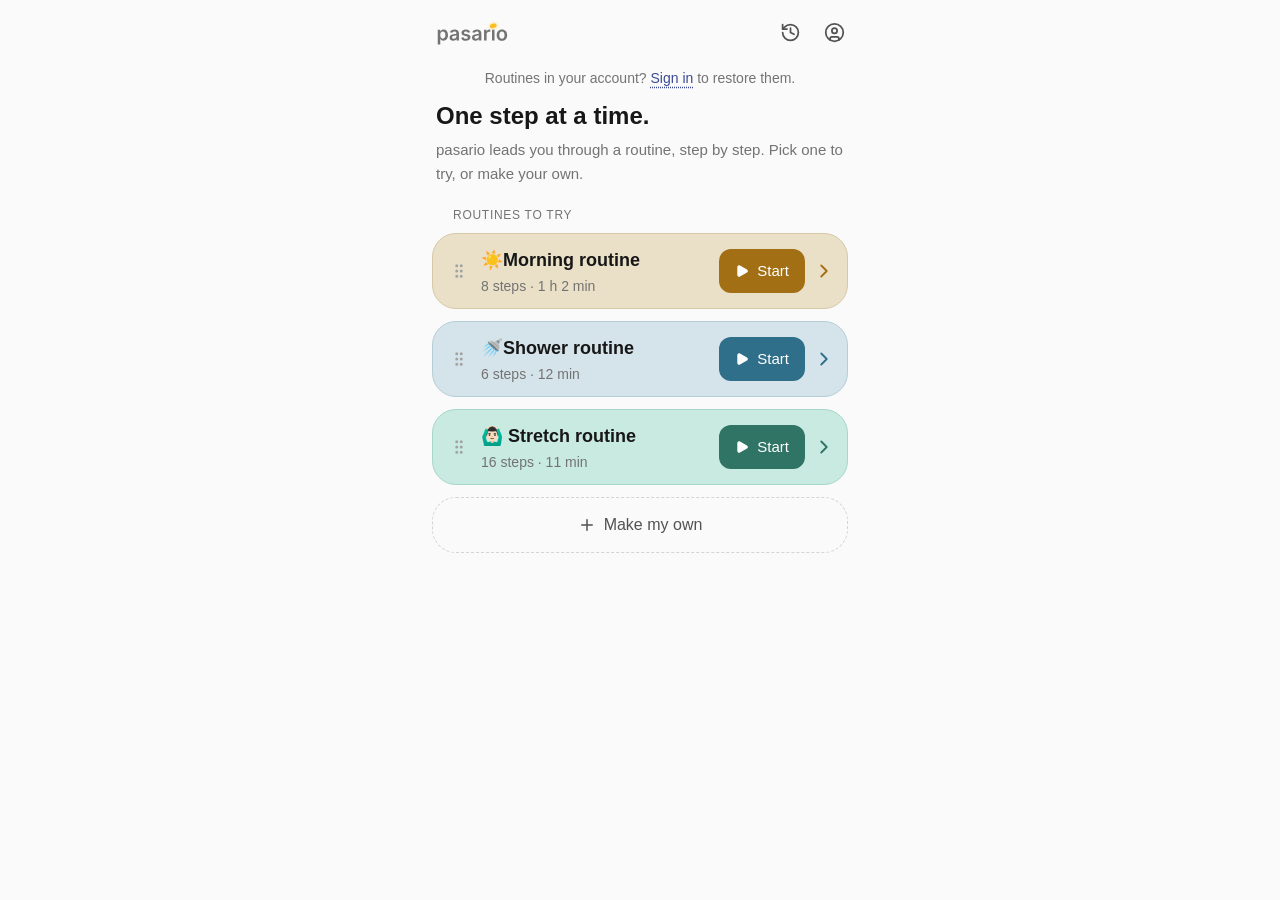
==== commit b3a1edf4: "pasario preview: mixed sums carry a unit on each part (e74ba62) Co-Authored-By: Claude Fable 5.2 <no" ====
--- a/focus-preview/index.html
+++ b/focus-preview/index.html
@@ -22,7 +22,7 @@
     <link rel="icon" href="/focus-preview/icon-night.svg" type="image/svg+xml" media="(prefers-color-scheme: dark)" data-app-icon="dark" />
     <link rel="apple-touch-icon" href="/focus-preview/apple-touch-icon.png" data-app-icon="touch" />
     <title>pasario</title>
-    <script type="module" crossorigin src="/focus-preview/assets/index-CcQViluY.js"></script>
+    <script type="module" crossorigin src="/focus-preview/assets/index-Dio5P2Pj.js"></script>
     <link rel="stylesheet" crossorigin href="/focus-preview/assets/index-DPeKgvOd.css">
   </head>
   <body>
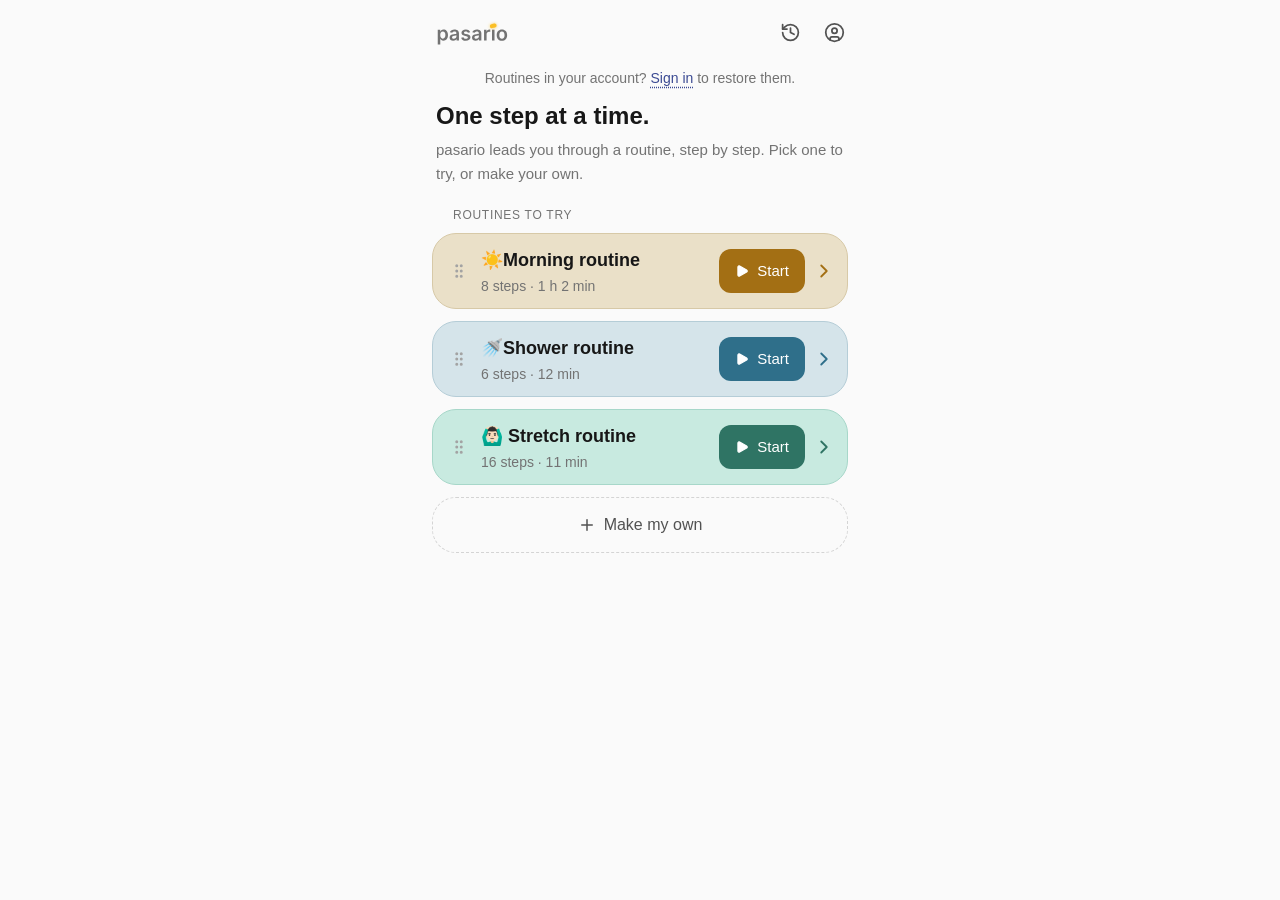
==== commit a2cccab9: "pasario preview: mixed sums count like a clock (6b15c92) Co-Authored-By: Claude Fable 5.2 <noreply@a" ====
--- a/focus-preview/index.html
+++ b/focus-preview/index.html
@@ -22,7 +22,7 @@
     <link rel="icon" href="/focus-preview/icon-night.svg" type="image/svg+xml" media="(prefers-color-scheme: dark)" data-app-icon="dark" />
     <link rel="apple-touch-icon" href="/focus-preview/apple-touch-icon.png" data-app-icon="touch" />
     <title>pasario</title>
-    <script type="module" crossorigin src="/focus-preview/assets/index-Dio5P2Pj.js"></script>
+    <script type="module" crossorigin src="/focus-preview/assets/index-DzhEZrjL.js"></script>
     <link rel="stylesheet" crossorigin href="/focus-preview/assets/index-DPeKgvOd.css">
   </head>
   <body>
